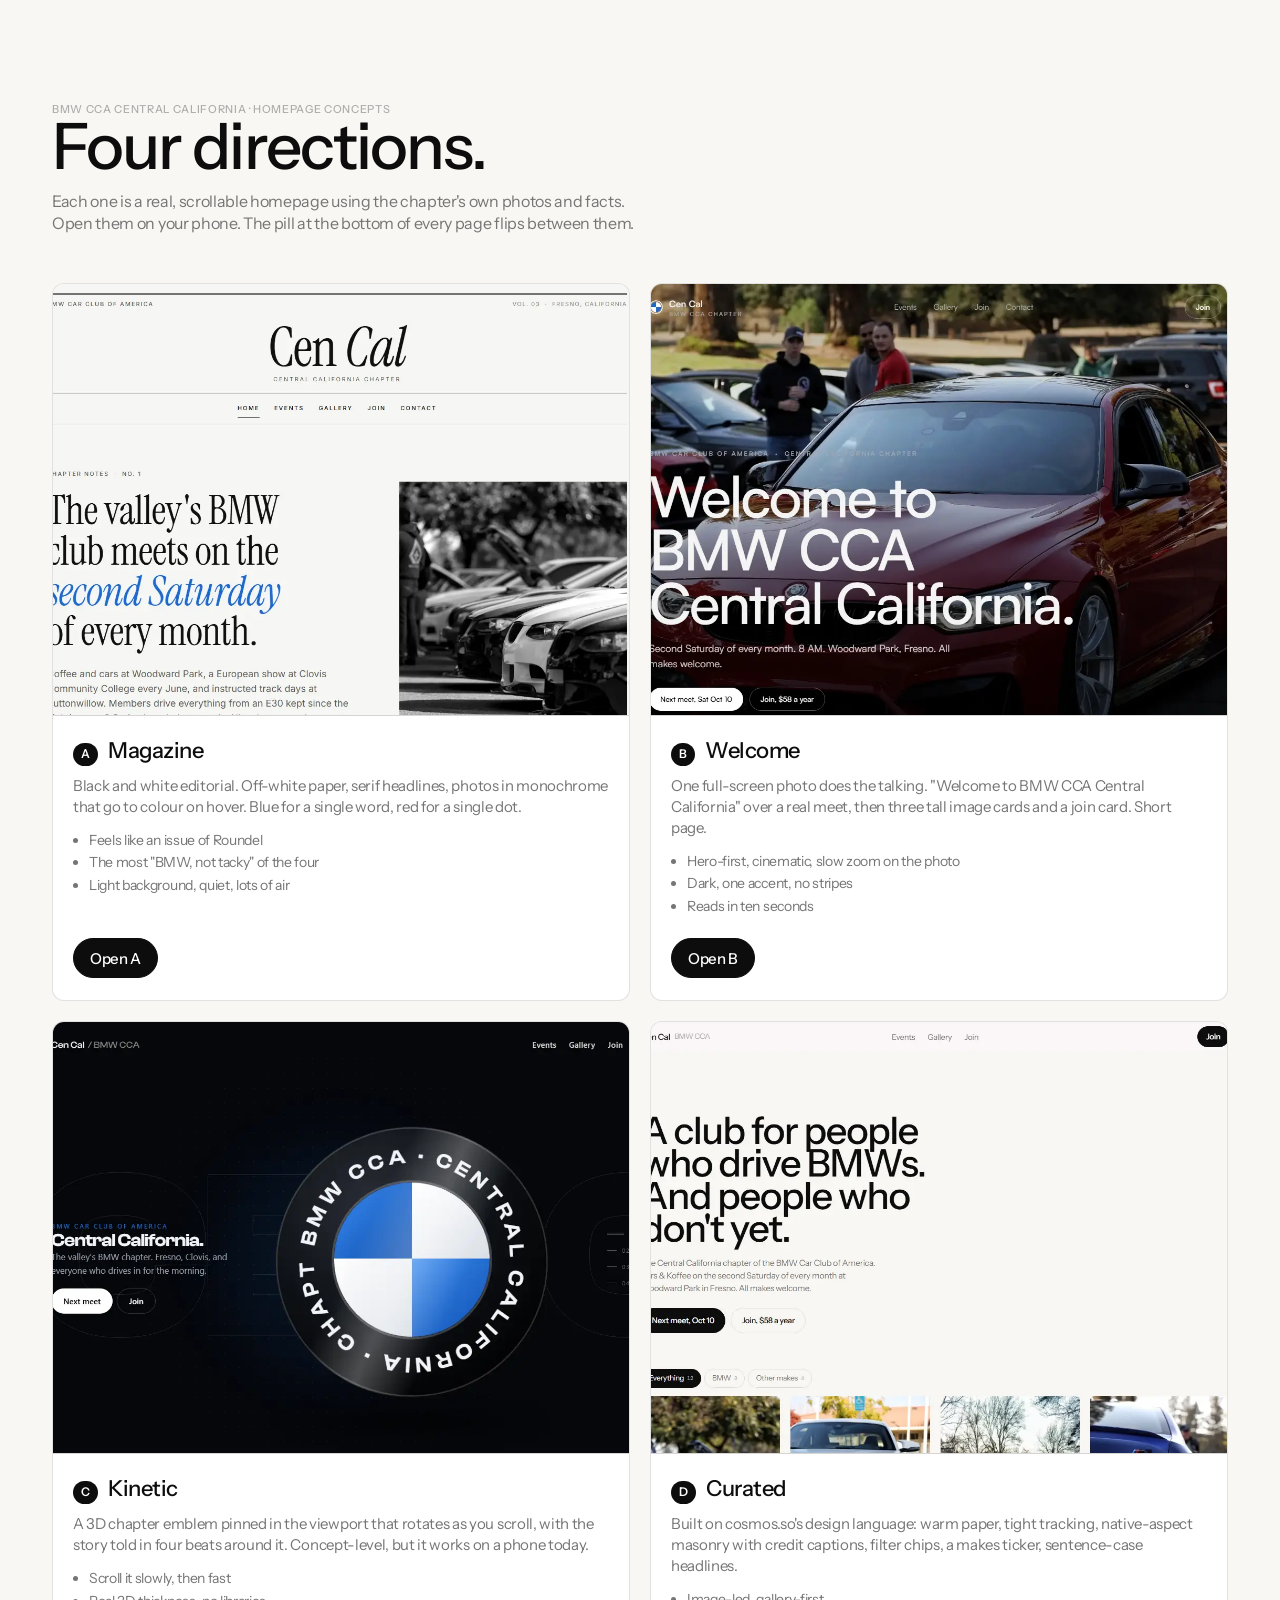
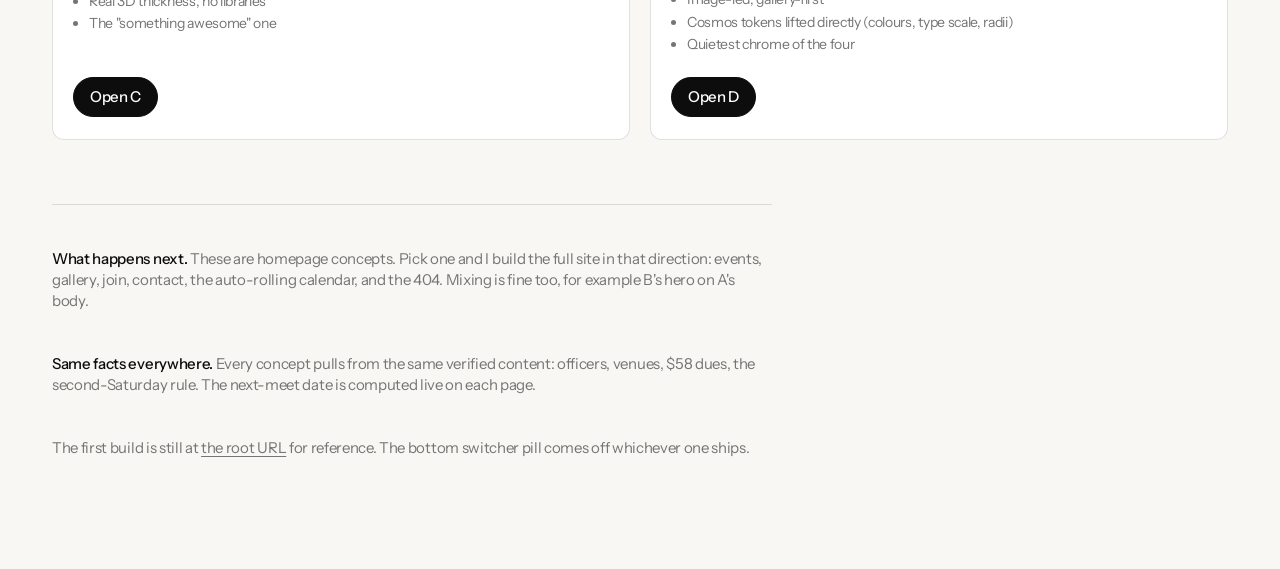
==== concepts/index.html @ fff6f883 "Add four homepage concept directions under /concepts Rift rejected the first build as too heavy on t" ====
<!DOCTYPE html>
<html lang="en">
<head>
<meta charset="utf-8">
<meta name="viewport" content="width=device-width, initial-scale=1">
<title>Four directions | BMW CCA Cen Cal</title>
<meta name="description" content="Four homepage concepts for the BMW CCA Central California chapter site.">
<meta name="robots" content="noindex, nofollow">
<meta name="theme-color" content="#F9F7F3">
<link rel="icon" href="../assets/favicon.svg" type="image/svg+xml">
<link rel="preconnect" href="https://fonts.googleapis.com">
<link rel="preconnect" href="https://fonts.gstatic.com" crossorigin>
<link rel="stylesheet" href="https://fonts.googleapis.com/css2?family=Instrument+Sans:wght@400;500;600&display=swap">
<style>
:root{--paper:#F9F7F3;--g100:#F2F1F0;--g300:#D0CDCD;--g400:#ADADAD;--g600:#757575;--ink:#0D0D0D;--border:rgba(13,13,13,.12)}
*,*::before,*::after{box-sizing:border-box}
body{margin:0;background:var(--paper);color:var(--ink);font-family:"Instrument Sans",system-ui,sans-serif;font-size:1rem;line-height:1.4;letter-spacing:-0.02em;-webkit-font-smoothing:antialiased}
img{display:block;max-width:100%;height:auto}
a{color:inherit;text-decoration:none}
:focus-visible{outline:2px solid #1C69D4;outline-offset:3px}
.wrap{max-width:1240px;margin-inline:auto;padding:0 20px}
@media(min-width:900px){.wrap{padding:0 32px}}
header{padding:56px 0 32px}
@media(min-width:900px){header{padding:96px 0 48px}}
h1{margin:0 0 14px;font-size:clamp(2.25rem,6vw,4rem);line-height:.9;letter-spacing:-0.03em;font-weight:500;max-width:14ch}
.sub{color:var(--g600);max-width:56ch;margin:0}
.label{font-size:.6875rem;letter-spacing:.06em;text-transform:uppercase;color:var(--g400);font-weight:500}
.grid{display:grid;gap:20px;padding-bottom:64px}
@media(min-width:700px){.grid{grid-template-columns:1fr 1fr}}
.card{display:flex;flex-direction:column;border-radius:12px;overflow:hidden;background:#fff;border:1px solid var(--border);transition:transform .25s,box-shadow .25s}
.card:hover{transform:translateY(-2px);box-shadow:0 12px 40px rgba(13,13,13,.08)}
@media(prefers-reduced-motion:reduce){.card:hover{transform:none}}
.card .shot{aspect-ratio:4/3;background:var(--g100);overflow:hidden;border-bottom:1px solid var(--border)}
.card .shot img{width:100%;height:100%;object-fit:cover;object-position:top}
.card .b{padding:20px 20px 22px;display:flex;flex-direction:column;gap:8px;flex:1}
.card .k{display:flex;align-items:baseline;gap:10px}
.card .k .l{font-size:.75rem;font-weight:600;color:#fff;background:var(--ink);border-radius:999px;padding:3px 8px;letter-spacing:0}
.card h2{margin:0;font-size:1.375rem;font-weight:500;letter-spacing:-0.02em}
.card p{margin:0;color:var(--g600);font-size:.9375rem}
.card ul{margin:6px 0 0;padding:0 0 0 16px;color:var(--g600);font-size:.875rem;display:grid;gap:3px}
.card .go{margin-top:auto;padding-top:14px;display:flex;gap:8px;flex-wrap:wrap}
.pill{display:inline-flex;align-items:center;justify-content:center;min-height:40px;padding:0 16px;border-radius:999px;font-size:.9375rem;font-weight:500;border:1px solid var(--border);transition:all .2s}
.pill:hover{border-color:var(--ink)}
.pill.solid{background:var(--ink);color:#fff;border-color:var(--ink)}
.notes{border-top:1px solid var(--border);padding:28px 0 96px;color:var(--g600);font-size:.9375rem;display:grid;gap:12px;max-width:72ch}
.notes b{color:var(--ink);font-weight:500}
.notes a{text-decoration:underline;text-underline-offset:3px}
</style>
</head>
<body>
<header>
  <div class="wrap">
    <span class="label">BMW CCA Central California · homepage concepts</span>
    <h1>Four directions.</h1>
    <p class="sub">Each one is a real, scrollable homepage using the chapter's own photos and facts. Open them on your phone. The pill at the bottom of every page flips between them.</p>
  </div>
</header>

<main class="wrap">
  <div class="grid">

    <a class="card" href="magazine.html">
      <div class="shot"><img src="thumbs/a.webp" width="1200" height="900" alt="Concept A preview"></div>
      <div class="b">
        <div class="k"><span class="l">A</span><h2>Magazine</h2></div>
        <p>Black and white editorial. Off-white paper, serif headlines, photos in monochrome that go to colour on hover. Blue for a single word, red for a single dot.</p>
        <ul><li>Feels like an issue of Roundel</li><li>The most "BMW, not tacky" of the four</li><li>Light background, quiet, lots of air</li></ul>
        <div class="go"><span class="pill solid">Open A</span></div>
      </div>
    </a>

    <a class="card" href="welcome.html">
      <div class="shot"><img src="thumbs/b.webp" width="1200" height="900" alt="Concept B preview"></div>
      <div class="b">
        <div class="k"><span class="l">B</span><h2>Welcome</h2></div>
        <p>One full-screen photo does the talking. "Welcome to BMW CCA Central California" over a real meet, then three tall image cards and a join card. Short page.</p>
        <ul><li>Hero-first, cinematic, slow zoom on the photo</li><li>Dark, one accent, no stripes</li><li>Reads in ten seconds</li></ul>
        <div class="go"><span class="pill solid">Open B</span></div>
      </div>
    </a>

    <a class="card" href="kinetic.html">
      <div class="shot"><img src="thumbs/c.webp" width="1200" height="900" alt="Concept C preview"></div>
      <div class="b">
        <div class="k"><span class="l">C</span><h2>Kinetic</h2></div>
        <p>A 3D chapter emblem pinned in the viewport that rotates as you scroll, with the story told in four beats around it. Concept-level, but it works on a phone today.</p>
        <ul><li>Scroll it slowly, then fast</li><li>Real 3D thickness, no libraries</li><li>The "something awesome" one</li></ul>
        <div class="go"><span class="pill solid">Open C</span></div>
      </div>
    </a>

    <a class="card" href="light.html">
      <div class="shot"><img src="thumbs/d.webp" width="1200" height="900" alt="Concept D preview"></div>
      <div class="b">
        <div class="k"><span class="l">D</span><h2>Curated</h2></div>
        <p>Built on cosmos.so's design language: warm paper, tight tracking, native-aspect masonry with credit captions, filter chips, a makes ticker, sentence-case headlines.</p>
        <ul><li>Image-led, gallery-first</li><li>Cosmos tokens lifted directly (colours, type scale, radii)</li><li>Quietest chrome of the four</li></ul>
        <div class="go"><span class="pill solid">Open D</span></div>
      </div>
    </a>

  </div>

  <div class="notes">
    <p><b>What happens next.</b> These are homepage concepts. Pick one and I build the full site in that direction: events, gallery, join, contact, the auto-rolling calendar, and the 404. Mixing is fine too, for example B's hero on A's body.</p>
    <p><b>Same facts everywhere.</b> Every concept pulls from the same verified content: officers, venues, $58 dues, the second-Saturday rule. The next-meet date is computed live on each page.</p>
    <p>The first build is still at <a href="../index.html">the root URL</a> for reference. The bottom switcher pill comes off whichever one ships.</p>
  </div>
</main>
</body>
</html>
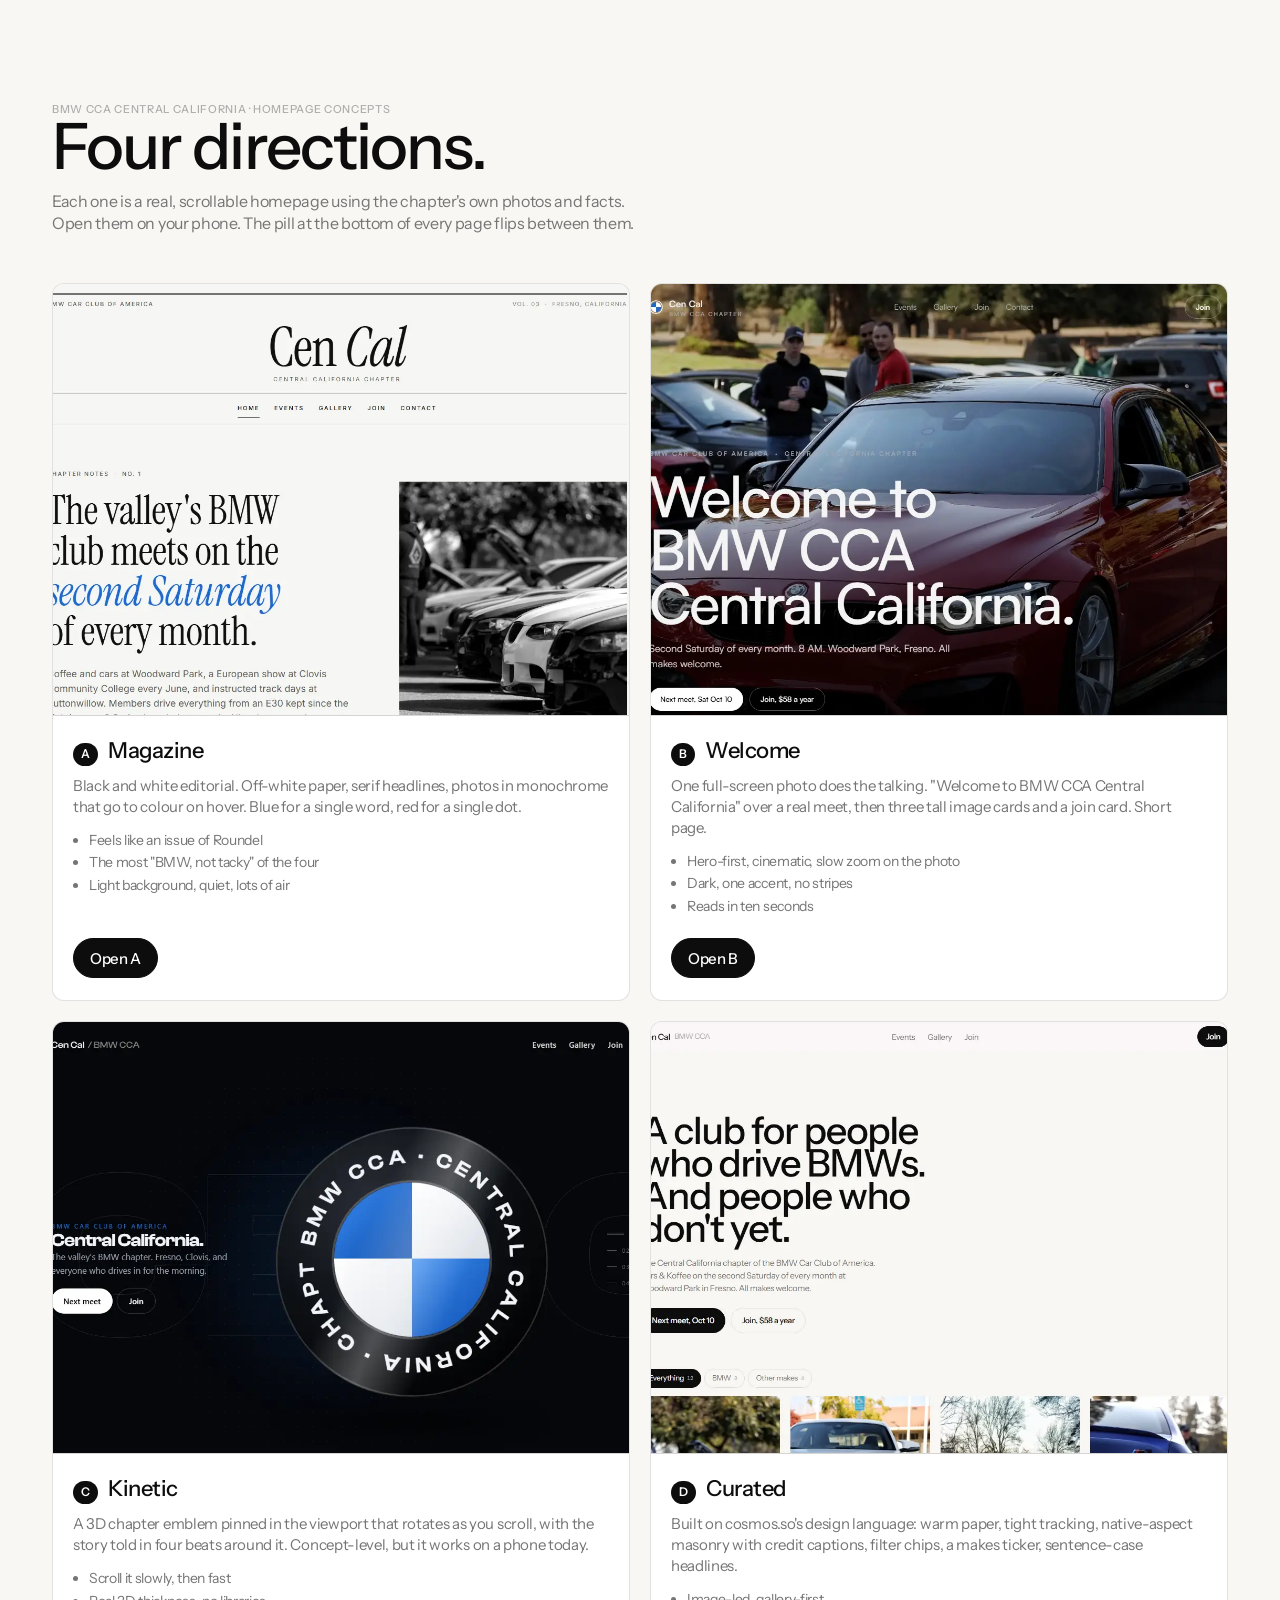
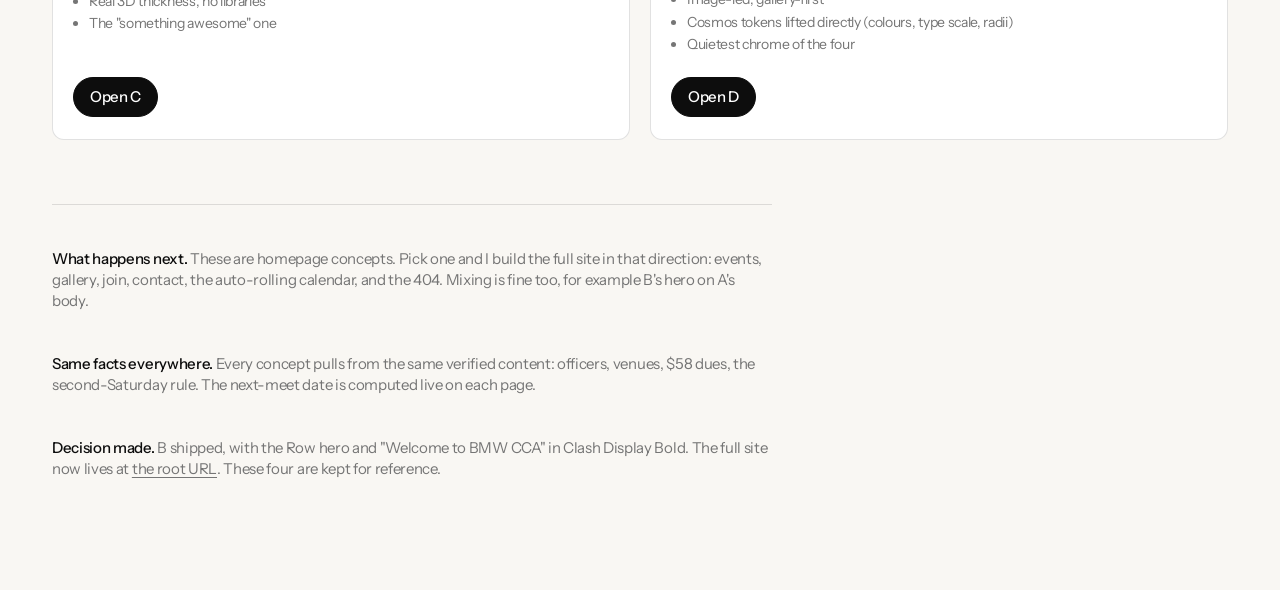
==== commit c638db24: "Ship the full site in the Welcome direction, retire v1 Home, events, gallery, join, contact and 404 " ====
--- a/concepts/index.html
+++ b/concepts/index.html
@@ -7,7 +7,7 @@
 <meta name="description" content="Four homepage concepts for the BMW CCA Central California chapter site.">
 <meta name="robots" content="noindex, nofollow">
 <meta name="theme-color" content="#F9F7F3">
-<link rel="icon" href="../assets/favicon.svg" type="image/svg+xml">
+<link rel="icon" href="/assets/favicon.svg" type="image/svg+xml">
 <link rel="preconnect" href="https://fonts.googleapis.com">
 <link rel="preconnect" href="https://fonts.gstatic.com" crossorigin>
 <link rel="stylesheet" href="https://fonts.googleapis.com/css2?family=Instrument+Sans:wght@400;500;600&display=swap">
@@ -59,8 +59,8 @@
 <main class="wrap">
   <div class="grid">
 
-    <a class="card" href="magazine.html">
-      <div class="shot"><img src="thumbs/a.webp" width="1200" height="900" alt="Concept A preview"></div>
+    <a class="card" href="/concepts/magazine">
+      <div class="shot"><img src="/concepts/thumbs/a.webp" width="1200" height="900" alt="Concept A preview"></div>
       <div class="b">
         <div class="k"><span class="l">A</span><h2>Magazine</h2></div>
         <p>Black and white editorial. Off-white paper, serif headlines, photos in monochrome that go to colour on hover. Blue for a single word, red for a single dot.</p>
@@ -69,8 +69,8 @@
       </div>
     </a>
 
-    <a class="card" href="welcome.html">
-      <div class="shot"><img src="thumbs/b.webp" width="1200" height="900" alt="Concept B preview"></div>
+    <a class="card" href="/concepts/welcome">
+      <div class="shot"><img src="/concepts/thumbs/b.webp" width="1200" height="900" alt="Concept B preview"></div>
       <div class="b">
         <div class="k"><span class="l">B</span><h2>Welcome</h2></div>
         <p>One full-screen photo does the talking. "Welcome to BMW CCA Central California" over a real meet, then three tall image cards and a join card. Short page.</p>
@@ -79,8 +79,8 @@
       </div>
     </a>
 
-    <a class="card" href="kinetic.html">
-      <div class="shot"><img src="thumbs/c.webp" width="1200" height="900" alt="Concept C preview"></div>
+    <a class="card" href="/concepts/kinetic">
+      <div class="shot"><img src="/concepts/thumbs/c.webp" width="1200" height="900" alt="Concept C preview"></div>
       <div class="b">
         <div class="k"><span class="l">C</span><h2>Kinetic</h2></div>
         <p>A 3D chapter emblem pinned in the viewport that rotates as you scroll, with the story told in four beats around it. Concept-level, but it works on a phone today.</p>
@@ -89,8 +89,8 @@
       </div>
     </a>
 
-    <a class="card" href="light.html">
-      <div class="shot"><img src="thumbs/d.webp" width="1200" height="900" alt="Concept D preview"></div>
+    <a class="card" href="/concepts/light">
+      <div class="shot"><img src="/concepts/thumbs/d.webp" width="1200" height="900" alt="Concept D preview"></div>
       <div class="b">
         <div class="k"><span class="l">D</span><h2>Curated</h2></div>
         <p>Built on cosmos.so's design language: warm paper, tight tracking, native-aspect masonry with credit captions, filter chips, a makes ticker, sentence-case headlines.</p>
@@ -104,7 +104,7 @@
   <div class="notes">
     <p><b>What happens next.</b> These are homepage concepts. Pick one and I build the full site in that direction: events, gallery, join, contact, the auto-rolling calendar, and the 404. Mixing is fine too, for example B's hero on A's body.</p>
     <p><b>Same facts everywhere.</b> Every concept pulls from the same verified content: officers, venues, $58 dues, the second-Saturday rule. The next-meet date is computed live on each page.</p>
-    <p>The first build is still at <a href="../index.html">the root URL</a> for reference. The bottom switcher pill comes off whichever one ships.</p>
+    <p><b>Decision made.</b> B shipped, with the Row hero and "Welcome to BMW CCA" in Clash Display Bold. The full site now lives at <a href="/">the root URL</a>. These four are kept for reference.</p>
   </div>
 </main>
 </body>
